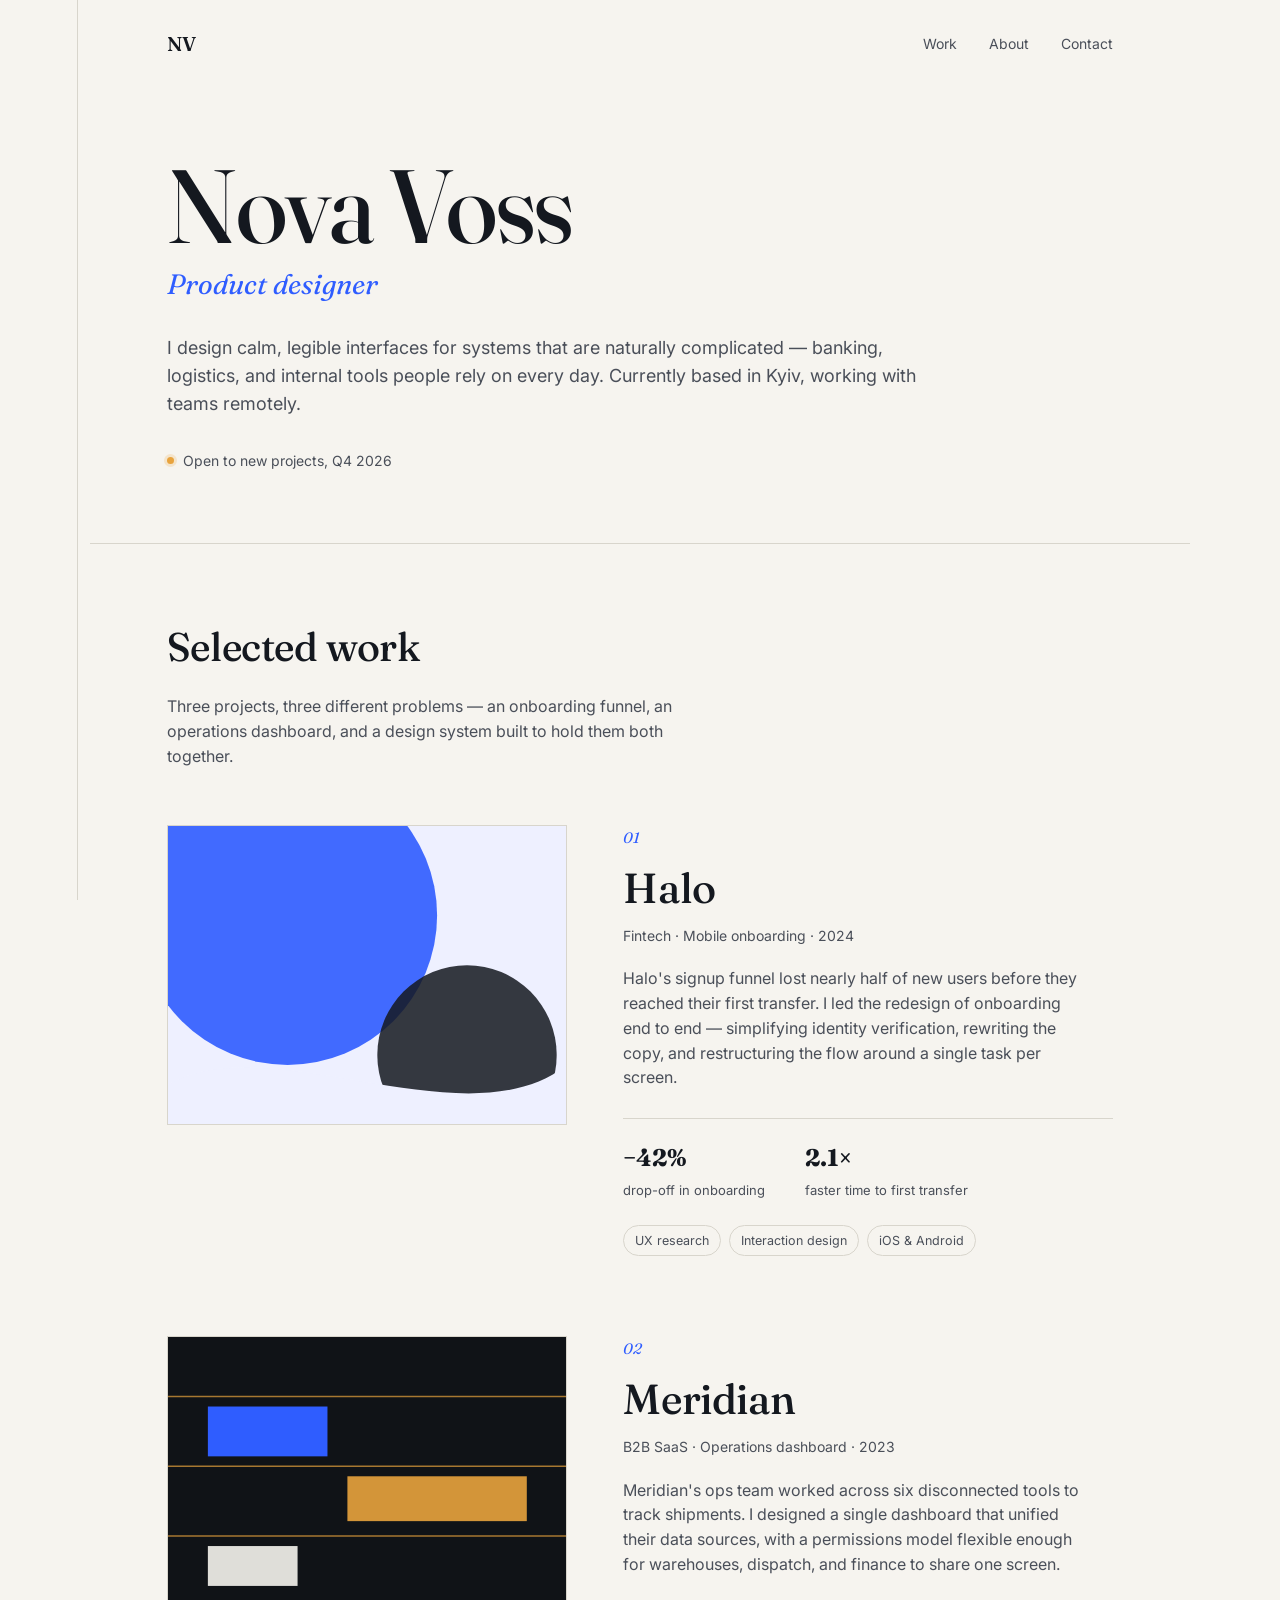
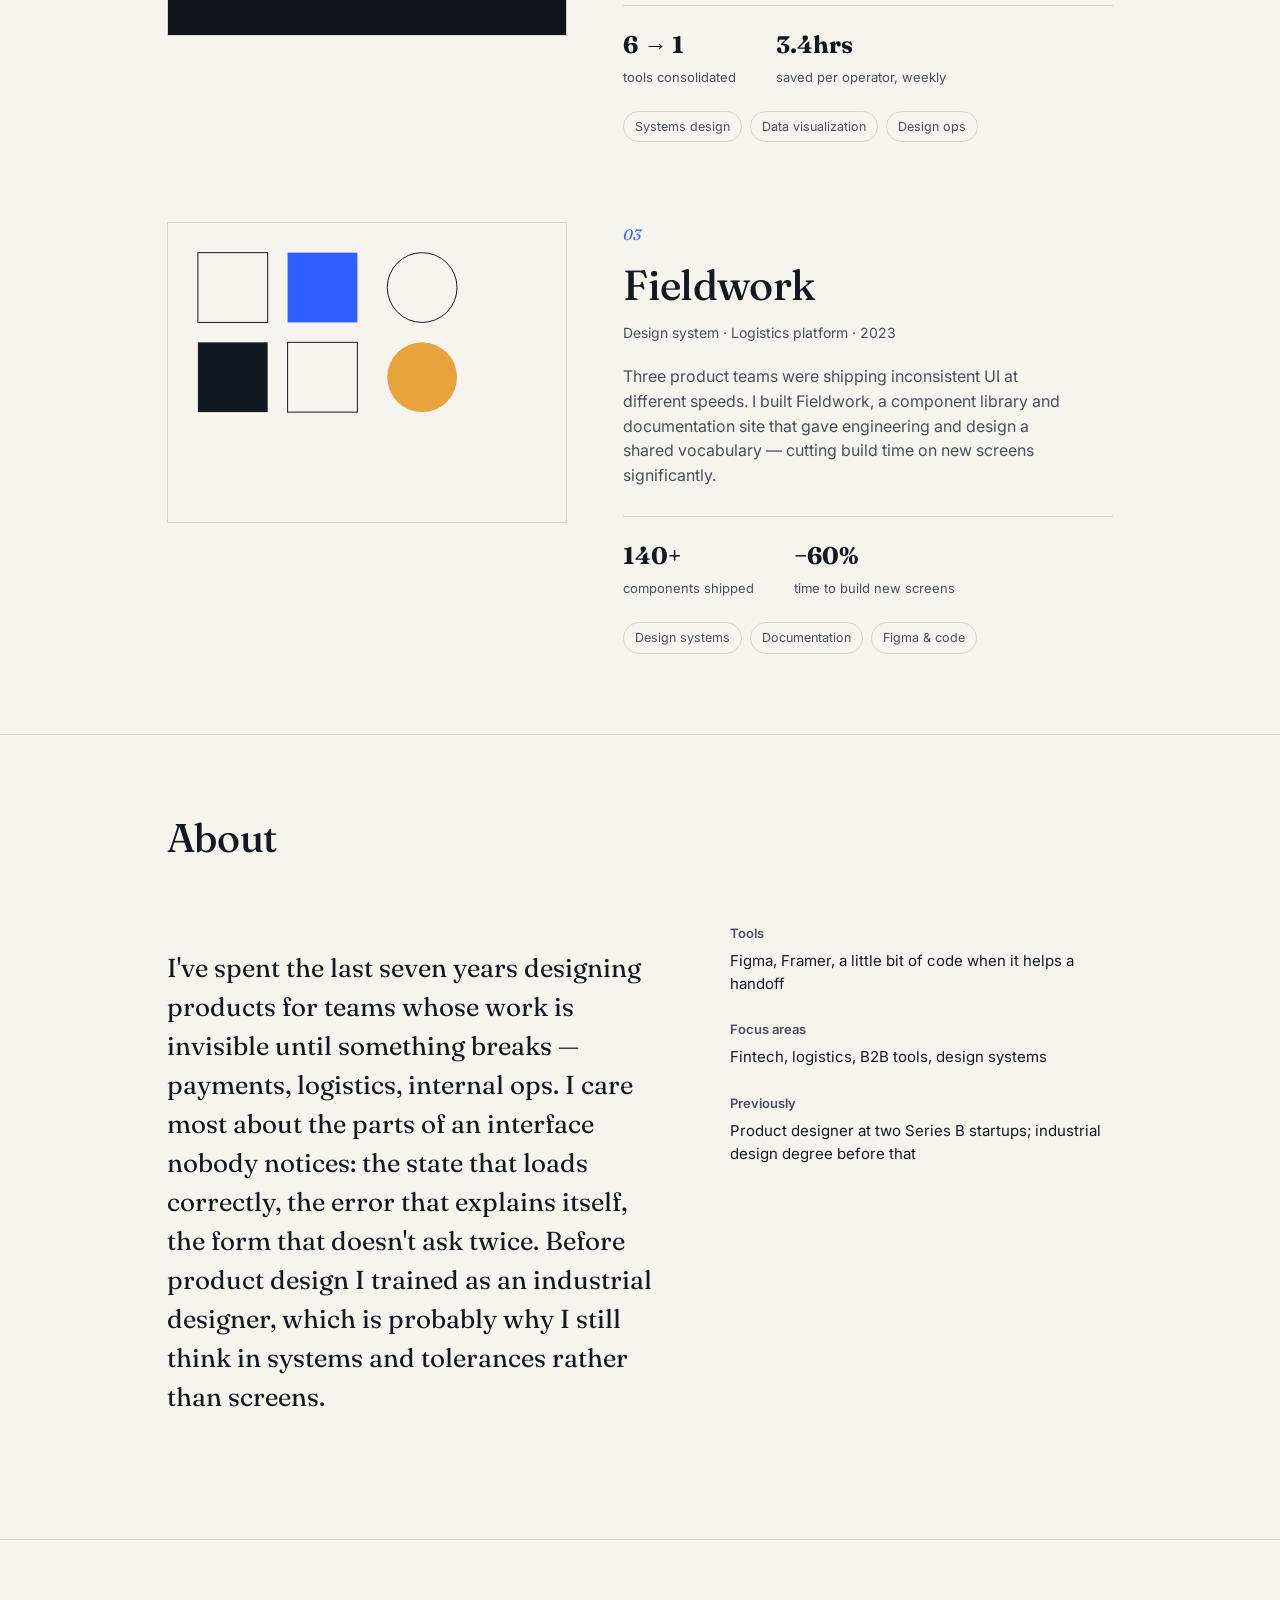
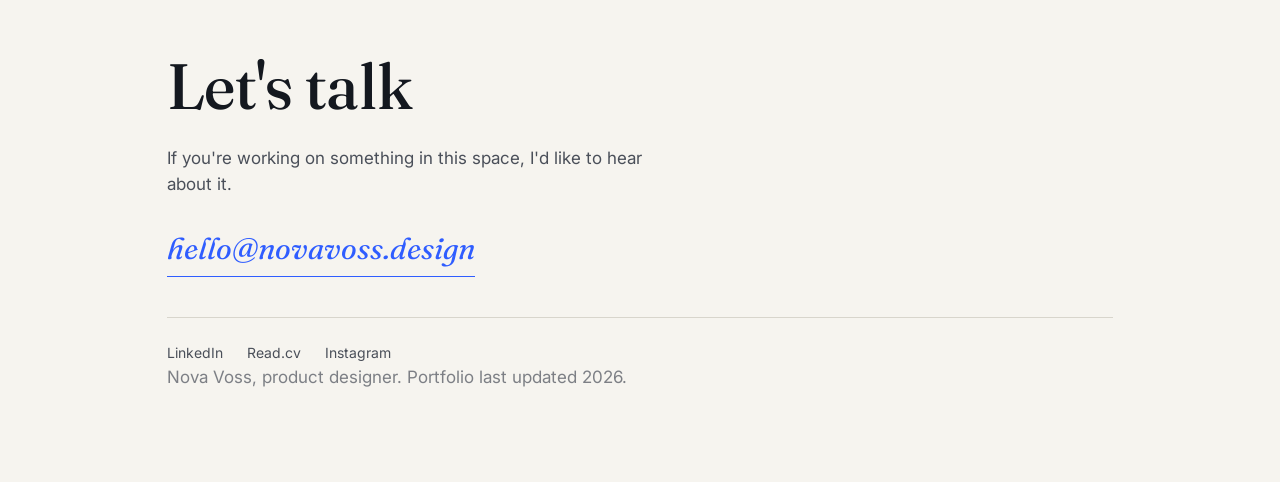
==== index.html @ d3e6a0e2 "перша версія сайту-портфоліо" ====
<!DOCTYPE html>
<html lang="en">
<head>
<meta charset="UTF-8">
<meta name="viewport" content="width=device-width, initial-scale=1.0">
<title>Nova Voss — Product Designer</title>
<meta name="description" content="Product designer portfolio — selected work in fintech, B2B software, and design systems.">
<link rel="preconnect" href="https://fonts.googleapis.com">
<link rel="preconnect" href="https://fonts.gstatic.com" crossorigin>
<link href="https://fonts.googleapis.com/css2?family=Fraunces:ital,opsz,wght@0,9..144,340;0,9..144,480;0,9..144,560;1,9..144,420&family=Inter:wght@400;500;600&display=swap" rel="stylesheet">
<link rel="stylesheet" href="style.css">
</head>
<body>

<div class="ruler" aria-hidden="true"></div>

<header class="hero">
  <div class="hero__top">
    <span class="mark">NV</span>
    <nav class="nav">
      <a href="#work">Work</a>
      <a href="#about">About</a>
      <a href="#contact">Contact</a>
    </nav>
  </div>

  <h1 class="hero__name">Nova&nbsp;Voss</h1>
  <p class="hero__role">Product designer</p>
  <p class="hero__pitch">I design calm, legible interfaces for systems that are naturally complicated — banking, logistics, and internal tools people rely on every day. Currently based in Kyiv, working with teams remotely.</p>

  <div class="hero__status">
    <span class="dot" aria-hidden="true"></span>
    Open to new projects, Q4 2026
  </div>
</header>

<main>

  <section id="work" class="work">
    <div class="section-head">
      <h2>Selected work</h2>
      <p>Three projects, three different problems — an onboarding funnel, an operations dashboard, and a design system built to hold them both together.</p>
    </div>

    <article class="case" id="case-halo">
      <div class="case__cover cover--halo" aria-hidden="true">
        <svg viewBox="0 0 400 300" preserveAspectRatio="xMidYMid slice">
          <rect width="400" height="300" fill="#eef0ff"/>
          <circle cx="120" cy="90" r="150" fill="#2f5dff" opacity="0.9"/>
          <circle cx="300" cy="230" r="90" fill="#14181f" opacity="0.85"/>
          <path d="M0 260 C 100 200, 300 320, 400 240 L 400 300 L 0 300 Z" fill="#eef0ff"/>
        </svg>
      </div>
      <div class="case__body">
        <span class="case__index">01</span>
        <h3>Halo</h3>
        <p class="case__meta">Fintech · Mobile onboarding · 2024</p>
        <p class="case__summary">Halo's signup funnel lost nearly half of new users before they reached their first transfer. I led the redesign of onboarding end to end — simplifying identity verification, rewriting the copy, and restructuring the flow around a single task per screen.</p>
        <ul class="case__stats">
          <li><strong>−42%</strong><span>drop-off in onboarding</span></li>
          <li><strong>2.1×</strong><span>faster time to first transfer</span></li>
        </ul>
        <div class="case__tags">
          <span>UX research</span>
          <span>Interaction design</span>
          <span>iOS &amp; Android</span>
        </div>
      </div>
    </article>

    <article class="case" id="case-meridian">
      <div class="case__cover cover--meridian" aria-hidden="true">
        <svg viewBox="0 0 400 300" preserveAspectRatio="xMidYMid slice">
          <rect width="400" height="300" fill="#101317"/>
          <g stroke="#e8a33d" stroke-width="1.5" opacity="0.7">
            <line x1="0" y1="60" x2="400" y2="60"/>
            <line x1="0" y1="130" x2="400" y2="130"/>
            <line x1="0" y1="200" x2="400" y2="200"/>
          </g>
          <rect x="40" y="70" width="120" height="50" fill="#2f5dff"/>
          <rect x="180" y="140" width="180" height="45" fill="#e8a33d" opacity="0.9"/>
          <rect x="40" y="210" width="90" height="40" fill="#f6f4ef" opacity="0.9"/>
        </svg>
      </div>
      <div class="case__body">
        <span class="case__index">02</span>
        <h3>Meridian</h3>
        <p class="case__meta">B2B SaaS · Operations dashboard · 2023</p>
        <p class="case__summary">Meridian's ops team worked across six disconnected tools to track shipments. I designed a single dashboard that unified their data sources, with a permissions model flexible enough for warehouses, dispatch, and finance to share one screen.</p>
        <ul class="case__stats">
          <li><strong>6 → 1</strong><span>tools consolidated</span></li>
          <li><strong>3.4hrs</strong><span>saved per operator, weekly</span></li>
        </ul>
        <div class="case__tags">
          <span>Systems design</span>
          <span>Data visualization</span>
          <span>Design ops</span>
        </div>
      </div>
    </article>

    <article class="case" id="case-fieldwork">
      <div class="case__cover cover--fieldwork" aria-hidden="true">
        <svg viewBox="0 0 400 300" preserveAspectRatio="xMidYMid slice">
          <rect width="400" height="300" fill="#f6f4ef"/>
          <g fill="none" stroke="#14181f" stroke-width="1">
            <rect x="30" y="30" width="70" height="70"/>
            <rect x="120" y="30" width="70" height="70" fill="#2f5dff" stroke="none"/>
            <rect x="30" y="120" width="70" height="70" fill="#14181f" stroke="none"/>
            <rect x="120" y="120" width="70" height="70"/>
            <circle cx="255" cy="65" r="35"/>
            <circle cx="255" cy="155" r="35" fill="#e8a33d" stroke="none"/>
          </g>
        </svg>
      </div>
      <div class="case__body">
        <span class="case__index">03</span>
        <h3>Fieldwork</h3>
        <p class="case__meta">Design system · Logistics platform · 2023</p>
        <p class="case__summary">Three product teams were shipping inconsistent UI at different speeds. I built Fieldwork, a component library and documentation site that gave engineering and design a shared vocabulary — cutting build time on new screens significantly.</p>
        <ul class="case__stats">
          <li><strong>140+</strong><span>components shipped</span></li>
          <li><strong>−60%</strong><span>time to build new screens</span></li>
        </ul>
        <div class="case__tags">
          <span>Design systems</span>
          <span>Documentation</span>
          <span>Figma &amp; code</span>
        </div>
      </div>
    </article>
  </section>

  <section id="about" class="about">
    <div class="section-head">
      <h2>About</h2>
    </div>
    <div class="about__grid">
      <p class="about__bio">I've spent the last seven years designing products for teams whose work is invisible until something breaks — payments, logistics, internal ops. I care most about the parts of an interface nobody notices: the state that loads correctly, the error that explains itself, the form that doesn't ask twice. Before product design I trained as an industrial designer, which is probably why I still think in systems and tolerances rather than screens.</p>
      <div class="about__facts">
        <div>
          <h4>Tools</h4>
          <p>Figma, Framer, a little bit of code when it helps a handoff</p>
        </div>
        <div>
          <h4>Focus areas</h4>
          <p>Fintech, logistics, B2B tools, design systems</p>
        </div>
        <div>
          <h4>Previously</h4>
          <p>Product designer at two Series B startups; industrial design degree before that</p>
        </div>
      </div>
    </div>
  </section>

</main>

<footer id="contact" class="contact">
  <h2>Let's talk</h2>
  <p>If you're working on something in this space, I'd like to hear about it.</p>
  <a class="contact__email" href="mailto:hello@novavoss.design">hello@novavoss.design</a>
  <div class="contact__links">
    <a href="#">LinkedIn</a>
    <a href="#">Read.cv</a>
    <a href="#">Instagram</a>
  </div>
  <p class="contact__foot">Nova Voss, product designer. Portfolio last updated 2026.</p>
</footer>

</body>
</html>
---- style.css ----
/* ---------------------------------------------
   Tokens
--------------------------------------------- */
:root {
  --paper: #f6f4ef;
  --ink: #14181f;
  --ink-soft: #4a4f59;
  --line: #d8d5cc;
  --blue: #2f5dff;
  --amber: #e8a33d;

  --serif: "Fraunces", Georgia, serif;
  --sans: "Inter", -apple-system, BlinkMacSystemFont, sans-serif;

  --margin: clamp(20px, 6vw, 96px);
  --content-max: 760px;
}

* { box-sizing: border-box; }

html { scroll-behavior: smooth; }

@media (prefers-reduced-motion: reduce) {
  html { scroll-behavior: auto; }
  * { animation: none !important; transition: none !important; }
}

body {
  margin: 0;
  background: var(--paper);
  color: var(--ink);
  font-family: var(--sans);
  font-size: 16px;
  line-height: 1.55;
  -webkit-font-smoothing: antialiased;
}

::selection { background: var(--blue); color: var(--paper); }

a {
  color: inherit;
  text-decoration: none;
}

h1, h2, h3 {
  font-family: var(--serif);
  font-weight: 480;
  letter-spacing: -0.01em;
  margin: 0;
}

/* faint ruled margin line, like a spec sheet — a quiet structural device */
.ruler {
  position: fixed;
  top: 0;
  bottom: 0;
  left: var(--margin);
  width: 1px;
  background: var(--line);
  z-index: 0;
  pointer-events: none;
}
@media (max-width: 640px) { .ruler { display: none; } }

/* ---------------------------------------------
   Hero
--------------------------------------------- */
.hero {
  max-width: 1100px;
  margin: 0 auto;
  padding: 28px var(--margin) 72px;
  border-bottom: 1px solid var(--line);
}

.hero__top {
  display: flex;
  justify-content: space-between;
  align-items: center;
  margin-bottom: 96px;
}

.mark {
  font-family: var(--serif);
  font-size: 20px;
  font-weight: 560;
}

.nav {
  display: flex;
  gap: 32px;
  font-size: 14px;
  color: var(--ink-soft);
}
.nav a { transition: color 0.15s ease; }
.nav a:hover { color: var(--blue); }

.hero__name {
  font-size: clamp(48px, 9vw, 104px);
  line-height: 0.98;
}

.hero__role {
  font-family: var(--serif);
  font-style: italic;
  font-size: clamp(20px, 2.6vw, 28px);
  color: var(--blue);
  margin: 6px 0 28px;
}

.hero__pitch {
  max-width: var(--content-max);
  font-size: 18px;
  color: var(--ink-soft);
  margin: 0 0 28px;
}

.hero__status {
  display: inline-flex;
  align-items: center;
  gap: 9px;
  font-size: 14px;
  color: var(--ink-soft);
}
.dot {
  width: 7px;
  height: 7px;
  border-radius: 50%;
  background: var(--amber);
  box-shadow: 0 0 0 3px rgba(232, 163, 61, 0.2);
}

/* ---------------------------------------------
   Section head (shared)
--------------------------------------------- */
.section-head {
  max-width: 1100px;
  margin: 0 auto;
  padding: 72px var(--margin) 40px;
}
.section-head h2 {
  font-size: clamp(28px, 4vw, 40px);
  margin-bottom: 14px;
}
.section-head p {
  max-width: 520px;
  color: var(--ink-soft);
  font-size: 16px;
}

/* ---------------------------------------------
   Work / case studies
--------------------------------------------- */
.work { border-bottom: 1px solid var(--line); }

.case {
  max-width: 1100px;
  margin: 0 auto;
  padding: 0 var(--margin) 80px;
  display: grid;
  grid-template-columns: 0.9fr 1.1fr;
  gap: 56px;
  align-items: start;
}

.case__cover {
  aspect-ratio: 4 / 3;
  overflow: hidden;
  border: 1px solid var(--line);
}
.case__cover svg { display: block; width: 100%; height: 100%; }

.case__index {
  font-family: var(--serif);
  font-style: italic;
  font-size: 15px;
  color: var(--blue);
}

.case__body h3 {
  font-size: clamp(30px, 3.4vw, 42px);
  margin: 6px 0 4px;
}

.case__meta {
  color: var(--ink-soft);
  font-size: 14px;
  margin: 0 0 20px;
}

.case__summary {
  font-size: 16px;
  color: var(--ink-soft);
  max-width: 46ch;
  margin: 0 0 28px;
}

.case__stats {
  list-style: none;
  display: flex;
  gap: 40px;
  padding: 0;
  margin: 0 0 24px;
  border-top: 1px solid var(--line);
  padding-top: 20px;
}
.case__stats li { display: flex; flex-direction: column; gap: 4px; }
.case__stats strong {
  font-family: var(--serif);
  font-size: 24px;
}
.case__stats span {
  font-size: 13px;
  color: var(--ink-soft);
}

.case__tags {
  display: flex;
  flex-wrap: wrap;
  gap: 8px;
}
.case__tags span {
  font-size: 12.5px;
  color: var(--ink-soft);
  border: 1px solid var(--line);
  padding: 5px 11px;
  border-radius: 100px;
}

@media (max-width: 800px) {
  .case { grid-template-columns: 1fr; gap: 28px; }
}

/* ---------------------------------------------
   About
--------------------------------------------- */
.about { border-bottom: 1px solid var(--line); }

.about__grid {
  max-width: 1100px;
  margin: 0 auto;
  padding: 0 var(--margin) 96px;
  display: grid;
  grid-template-columns: 1.3fr 1fr;
  gap: 64px;
}

.about__bio {
  font-family: var(--serif);
  font-size: clamp(20px, 2.6vw, 26px);
  line-height: 1.5;
  color: var(--ink);
}

.about__facts { display: flex; flex-direction: column; gap: 24px; }
.about__facts h4 {
  font-family: var(--sans);
  font-size: 13px;
  font-weight: 600;
  color: var(--ink-soft);
  margin: 0 0 6px;
}
.about__facts p { margin: 0; font-size: 15px; }

@media (max-width: 800px) {
  .about__grid { grid-template-columns: 1fr; gap: 36px; }
}

/* ---------------------------------------------
   Contact / footer
--------------------------------------------- */
.contact {
  max-width: 1100px;
  margin: 0 auto;
  padding: 96px var(--margin) 64px;
}
.contact h2 {
  font-size: clamp(34px, 6vw, 64px);
  margin-bottom: 10px;
}
.contact > p {
  color: var(--ink-soft);
  font-size: 17px;
  margin: 0 0 28px;
  max-width: 480px;
}
.contact__email {
  display: inline-block;
  font-family: var(--serif);
  font-style: italic;
  font-size: clamp(22px, 3vw, 30px);
  color: var(--blue);
  border-bottom: 1px solid currentColor;
  padding-bottom: 4px;
  margin-bottom: 40px;
}
.contact__email:hover { opacity: 0.75; }

.contact__links {
  display: flex;
  gap: 24px;
  font-size: 14px;
  color: var(--ink-soft);
  padding-top: 24px;
  border-top: 1px solid var(--line);
}
.contact__links a:hover { color: var(--blue); }

.contact__foot {
  margin-top: 48px;
  font-size: 12.5px;
  color: var(--ink-soft);
  opacity: 0.7;
}

/* ---------------------------------------------
   Focus visibility (accessibility)
--------------------------------------------- */
a:focus-visible {
  outline: 2px solid var(--blue);
  outline-offset: 3px;
}
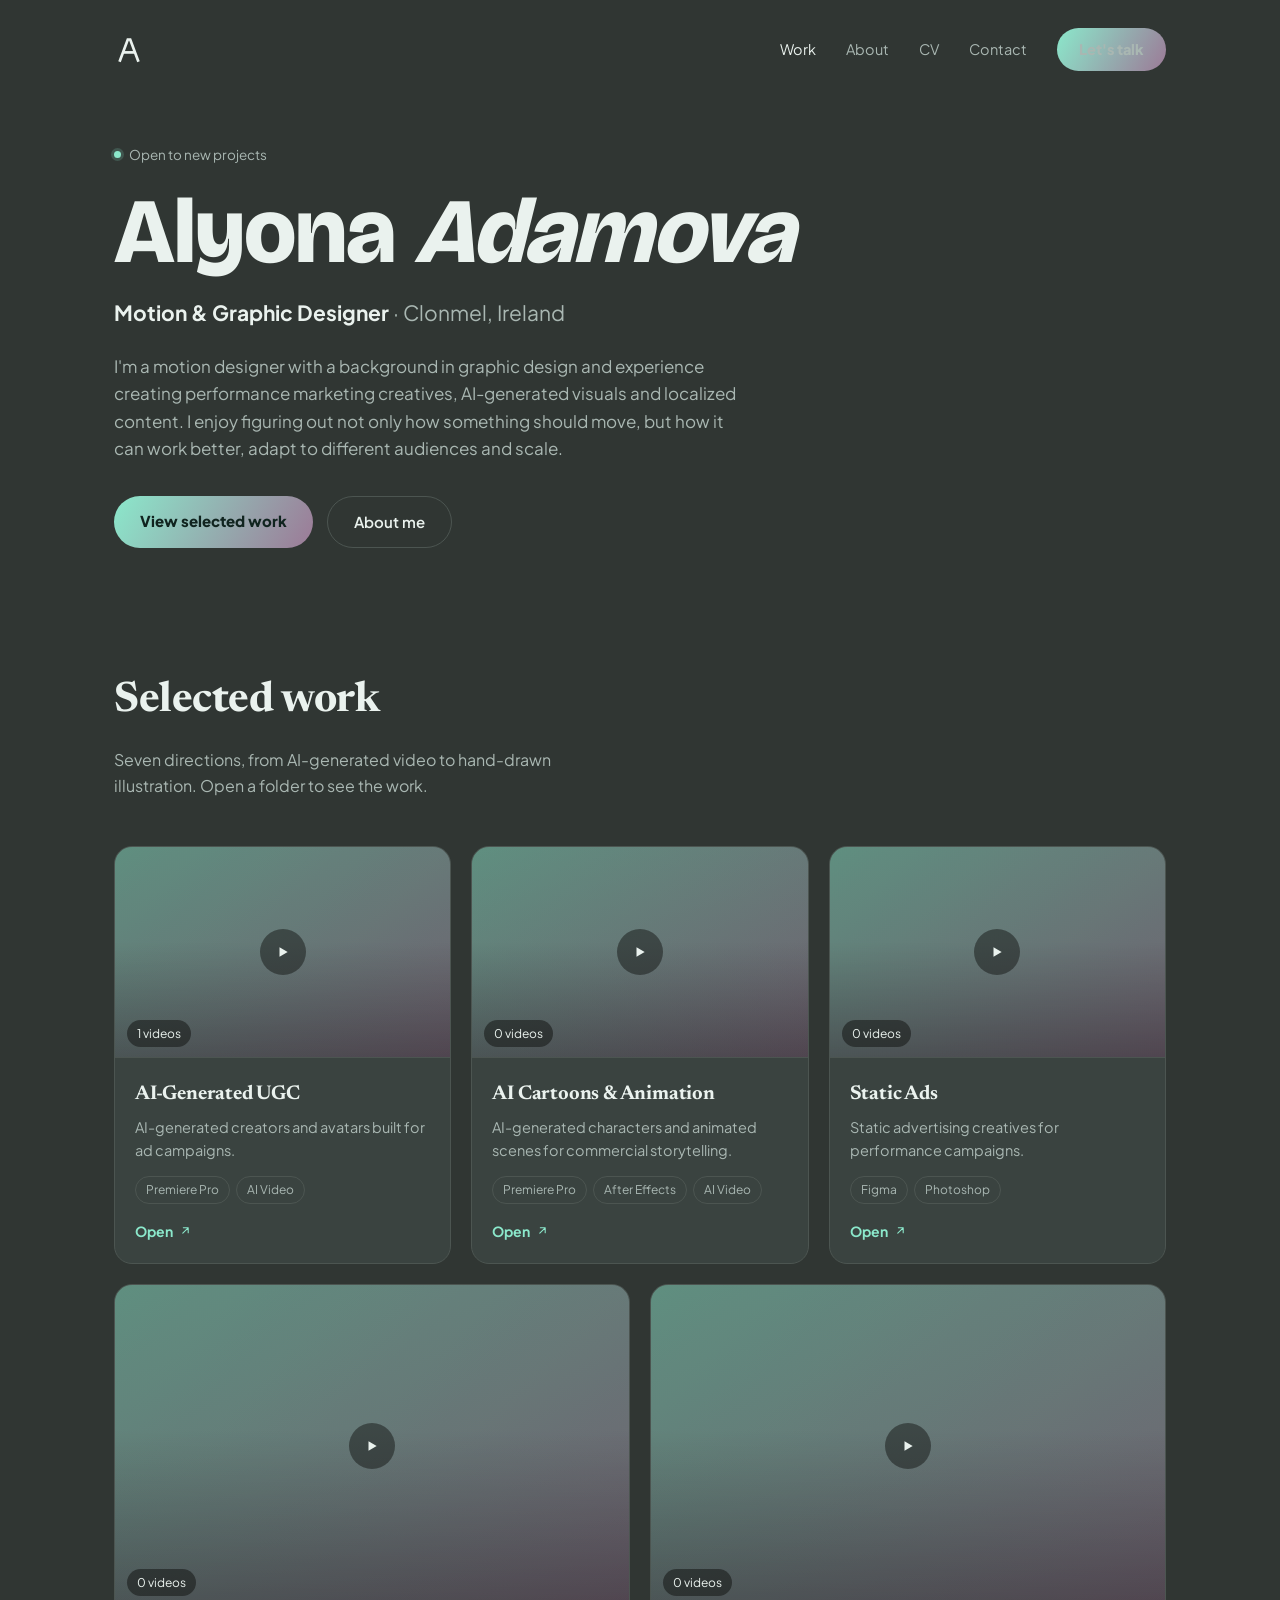
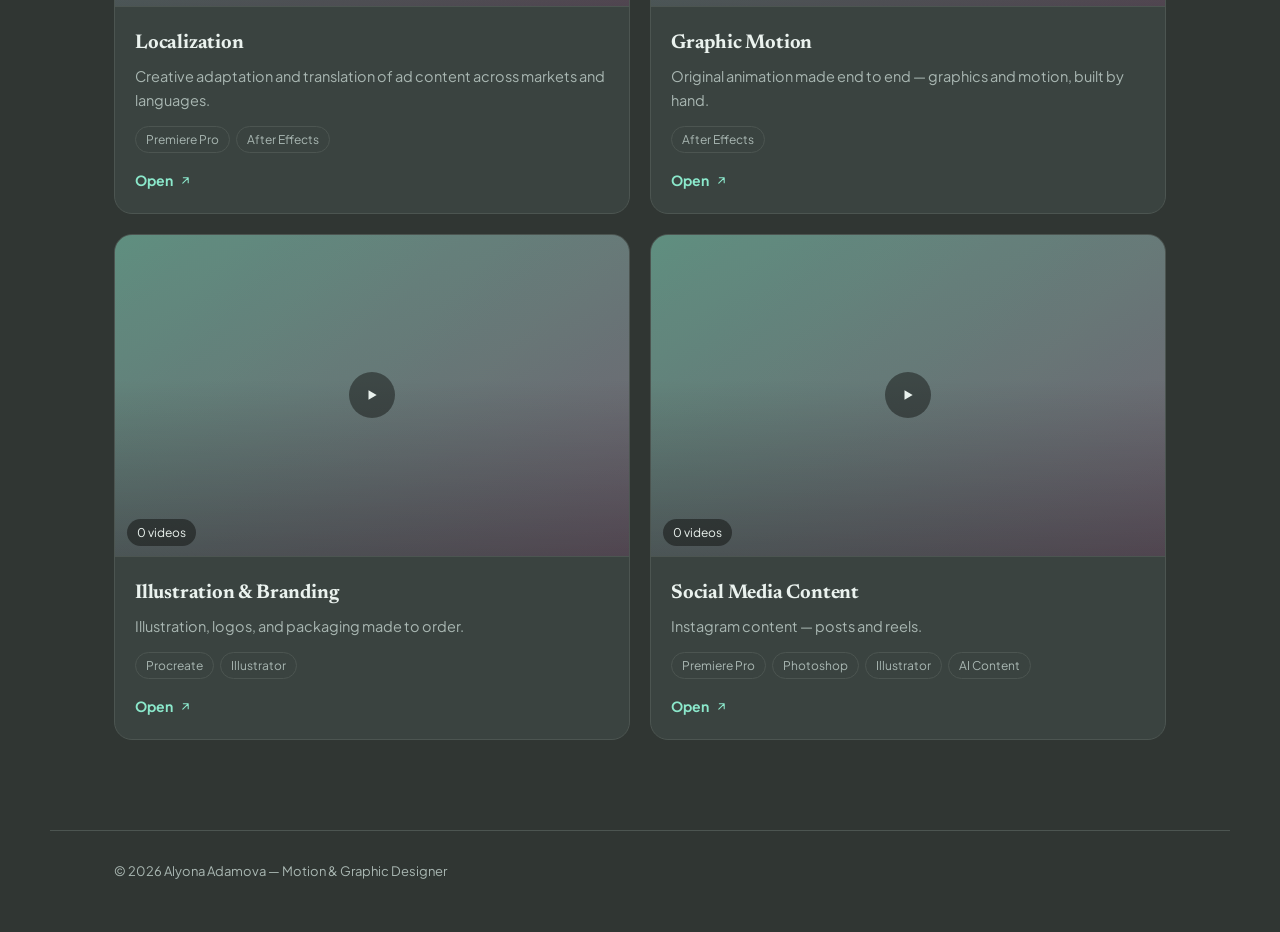
==== commit b1f9569b: "додала hover-прев'ю відео на картках" ====
--- a/index.html
+++ b/index.html
@@ -3,170 +3,100 @@
 <head>
 <meta charset="UTF-8">
 <meta name="viewport" content="width=device-width, initial-scale=1.0">
-<title>Nova Voss — Product Designer</title>
-<meta name="description" content="Product designer portfolio — selected work in fintech, B2B software, and design systems.">
+<title>Alyona Adamova — Motion &amp; Graphic Designer</title>
+<meta name="description" content="Motion and graphic designer. AI-generated video, ad animation, localization, illustration and branding.">
 <link rel="preconnect" href="https://fonts.googleapis.com">
 <link rel="preconnect" href="https://fonts.gstatic.com" crossorigin>
-<link href="https://fonts.googleapis.com/css2?family=Fraunces:ital,opsz,wght@0,9..144,340;0,9..144,480;0,9..144,560;1,9..144,420&family=Inter:wght@400;500;600&display=swap" rel="stylesheet">
+<link href="https://fonts.googleapis.com/css2?family=Bricolage+Grotesque:wght@700;800&family=Instrument+Serif:ital@1&family=Newsreader:ital,wght@0,500;0,600;0,700;1,500&family=Plus+Jakarta+Sans:wght@400;500;600;700&display=swap" rel="stylesheet">
 <link rel="stylesheet" href="style.css">
 </head>
 <body>
 
-<div class="ruler" aria-hidden="true"></div>
-
-<header class="hero">
-  <div class="hero__top">
-    <span class="mark">NV</span>
-    <nav class="nav">
-      <a href="#work">Work</a>
-      <a href="#about">About</a>
-      <a href="#contact">Contact</a>
-    </nav>
-  </div>
-
-  <h1 class="hero__name">Nova&nbsp;Voss</h1>
-  <p class="hero__role">Product designer</p>
-  <p class="hero__pitch">I design calm, legible interfaces for systems that are naturally complicated — banking, logistics, and internal tools people rely on every day. Currently based in Kyiv, working with teams remotely.</p>
-
-  <div class="hero__status">
-    <span class="dot" aria-hidden="true"></span>
-    Open to new projects, Q4 2026
-  </div>
+<header class="site-header">
+  <a class="logo-mark" href="index.html" aria-label="Alyona Adamova — home">
+    <svg width="30" height="30" viewBox="0 0 100 100" fill="none">
+      <defs>
+        <linearGradient id="aGrad" x1="0%" y1="0%" x2="100%" y2="100%">
+          <stop offset="0%" stop-color="#8be8cb"/>
+          <stop offset="100%" stop-color="#9c7a97"/>
+        </linearGradient>
+      </defs>
+      <path class="a-glyph" d="M20 85 L46 15 L54 15 L80 85" stroke="currentColor" stroke-width="9" stroke-linecap="square" stroke-linejoin="miter" fill="none"/>
+      <line class="a-glyph" x1="30" y1="58" x2="70" y2="58" stroke="currentColor" stroke-width="9"/>
+    </svg>
+  </a>
+  <button class="nav-toggle">Menu</button>
+  <nav class="nav">
+    <a href="work.html" class="active">Work</a>
+    <a href="about.html">About</a>
+    <a href="cv.html">CV</a>
+    <a href="contact.html">Contact</a>
+    <a class="btn-talk" href="contact.html">Let's talk</a>
+  </nav>
 </header>
 
-<main>
+<section class="hero">
+  <div class="status"><span class="dot"></span> Open to new projects</div>
 
-  <section id="work" class="work">
-    <div class="section-head">
-      <h2>Selected work</h2>
-      <p>Three projects, three different problems — an onboarding funnel, an operations dashboard, and a design system built to hold them both together.</p>
-    </div>
+  <h1>Alyona <em>Adamova</em></h1>
 
-    <article class="case" id="case-halo">
-      <div class="case__cover cover--halo" aria-hidden="true">
-        <svg viewBox="0 0 400 300" preserveAspectRatio="xMidYMid slice">
-          <rect width="400" height="300" fill="#eef0ff"/>
-          <circle cx="120" cy="90" r="150" fill="#2f5dff" opacity="0.9"/>
-          <circle cx="300" cy="230" r="90" fill="#14181f" opacity="0.85"/>
-          <path d="M0 260 C 100 200, 300 320, 400 240 L 400 300 L 0 300 Z" fill="#eef0ff"/>
-        </svg>
-      </div>
-      <div class="case__body">
-        <span class="case__index">01</span>
-        <h3>Halo</h3>
-        <p class="case__meta">Fintech · Mobile onboarding · 2024</p>
-        <p class="case__summary">Halo's signup funnel lost nearly half of new users before they reached their first transfer. I led the redesign of onboarding end to end — simplifying identity verification, rewriting the copy, and restructuring the flow around a single task per screen.</p>
-        <ul class="case__stats">
-          <li><strong>−42%</strong><span>drop-off in onboarding</span></li>
-          <li><strong>2.1×</strong><span>faster time to first transfer</span></li>
-        </ul>
-        <div class="case__tags">
-          <span>UX research</span>
-          <span>Interaction design</span>
-          <span>iOS &amp; Android</span>
-        </div>
-      </div>
-    </article>
+  <p class="role-line"><strong>Motion &amp; Graphic Designer</strong> · Clonmel, Ireland</p>
 
-    <article class="case" id="case-meridian">
-      <div class="case__cover cover--meridian" aria-hidden="true">
-        <svg viewBox="0 0 400 300" preserveAspectRatio="xMidYMid slice">
-          <rect width="400" height="300" fill="#101317"/>
-          <g stroke="#e8a33d" stroke-width="1.5" opacity="0.7">
-            <line x1="0" y1="60" x2="400" y2="60"/>
-            <line x1="0" y1="130" x2="400" y2="130"/>
-            <line x1="0" y1="200" x2="400" y2="200"/>
-          </g>
-          <rect x="40" y="70" width="120" height="50" fill="#2f5dff"/>
-          <rect x="180" y="140" width="180" height="45" fill="#e8a33d" opacity="0.9"/>
-          <rect x="40" y="210" width="90" height="40" fill="#f6f4ef" opacity="0.9"/>
-        </svg>
-      </div>
-      <div class="case__body">
-        <span class="case__index">02</span>
-        <h3>Meridian</h3>
-        <p class="case__meta">B2B SaaS · Operations dashboard · 2023</p>
-        <p class="case__summary">Meridian's ops team worked across six disconnected tools to track shipments. I designed a single dashboard that unified their data sources, with a permissions model flexible enough for warehouses, dispatch, and finance to share one screen.</p>
-        <ul class="case__stats">
-          <li><strong>6 → 1</strong><span>tools consolidated</span></li>
-          <li><strong>3.4hrs</strong><span>saved per operator, weekly</span></li>
-        </ul>
-        <div class="case__tags">
-          <span>Systems design</span>
-          <span>Data visualization</span>
-          <span>Design ops</span>
-        </div>
-      </div>
-    </article>
+  <p class="bio">I'm a motion designer with a background in graphic design and experience creating performance marketing creatives, AI-generated visuals and localized content. I enjoy figuring out not only how something should move, but how it can work better, adapt to different audiences and scale.</p>
 
-    <article class="case" id="case-fieldwork">
-      <div class="case__cover cover--fieldwork" aria-hidden="true">
-        <svg viewBox="0 0 400 300" preserveAspectRatio="xMidYMid slice">
-          <rect width="400" height="300" fill="#f6f4ef"/>
-          <g fill="none" stroke="#14181f" stroke-width="1">
-            <rect x="30" y="30" width="70" height="70"/>
-            <rect x="120" y="30" width="70" height="70" fill="#2f5dff" stroke="none"/>
-            <rect x="30" y="120" width="70" height="70" fill="#14181f" stroke="none"/>
-            <rect x="120" y="120" width="70" height="70"/>
-            <circle cx="255" cy="65" r="35"/>
-            <circle cx="255" cy="155" r="35" fill="#e8a33d" stroke="none"/>
-          </g>
-        </svg>
-      </div>
-      <div class="case__body">
-        <span class="case__index">03</span>
-        <h3>Fieldwork</h3>
-        <p class="case__meta">Design system · Logistics platform · 2023</p>
-        <p class="case__summary">Three product teams were shipping inconsistent UI at different speeds. I built Fieldwork, a component library and documentation site that gave engineering and design a shared vocabulary — cutting build time on new screens significantly.</p>
-        <ul class="case__stats">
-          <li><strong>140+</strong><span>components shipped</span></li>
-          <li><strong>−60%</strong><span>time to build new screens</span></li>
-        </ul>
-        <div class="case__tags">
-          <span>Design systems</span>
-          <span>Documentation</span>
-          <span>Figma &amp; code</span>
-        </div>
-      </div>
-    </article>
-  </section>
+  <div class="cta-row">
+    <a class="btn-primary" href="work.html">View selected work</a>
+    <a class="btn-secondary" href="about.html">About me</a>
+  </div>
+</section>
 
-  <section id="about" class="about">
-    <div class="section-head">
-      <h2>About</h2>
-    </div>
-    <div class="about__grid">
-      <p class="about__bio">I've spent the last seven years designing products for teams whose work is invisible until something breaks — payments, logistics, internal ops. I care most about the parts of an interface nobody notices: the state that loads correctly, the error that explains itself, the form that doesn't ask twice. Before product design I trained as an industrial designer, which is probably why I still think in systems and tolerances rather than screens.</p>
-      <div class="about__facts">
-        <div>
-          <h4>Tools</h4>
-          <p>Figma, Framer, a little bit of code when it helps a handoff</p>
-        </div>
-        <div>
-          <h4>Focus areas</h4>
-          <p>Fintech, logistics, B2B tools, design systems</p>
-        </div>
-        <div>
-          <h4>Previously</h4>
-          <p>Product designer at two Series B startups; industrial design degree before that</p>
-        </div>
-      </div>
-    </div>
-  </section>
+<div class="section-head">
+  <h2>Selected work</h2>
+  <p>Seven directions, from AI-generated video to hand-drawn illustration. Open a folder to see the work.</p>
+</div>
 
-</main>
+<div class="folder-grid" id="folder-grid"></div>
 
-<footer id="contact" class="contact">
-  <h2>Let's talk</h2>
-  <p>If you're working on something in this space, I'd like to hear about it.</p>
-  <a class="contact__email" href="mailto:hello@novavoss.design">hello@novavoss.design</a>
-  <div class="contact__links">
-    <a href="#">LinkedIn</a>
-    <a href="#">Read.cv</a>
-    <a href="#">Instagram</a>
-  </div>
-  <p class="contact__foot">Nova Voss, product designer. Portfolio last updated 2026.</p>
+<footer class="site-footer">
+  © 2026 Alyona Adamova — Motion &amp; Graphic Designer
 </footer>
 
+<script src="script.js"></script>
+<script>
+  document.getElementById("folder-grid").innerHTML = CATEGORIES.map((c, i) => {
+    const clips = VIDEOS[c.slug] || [];
+    const firstClip = clips[0];
+    return `
+    <a class="folder-card ${i === 2 ? "wide" : ""}" href="work.html?c=${c.slug}">
+      <div class="folder-thumb">
+        ${firstClip
+          ? `<video src="${firstClip.src}" ${firstClip.poster ? `poster="${firstClip.poster}"` : ""} muted playsinline preload="metadata" loop></video>`
+          : ""
+        }
+        <div class="folder-thumb__overlay"></div>
+        <div class="play">
+          <svg width="14" height="14" viewBox="0 0 24 24" fill="none"><path d="M6 4L20 12L6 20V4Z" fill="#eaf2ee"/></svg>
+        </div>
+        <span class="count">${clips.length} videos</span>
+      </div>
+      <div class="folder-body">
+        <h3>${c.name}</h3>
+        <p>${c.description}</p>
+        <div class="tool-tags">${c.tools.map(t => `<span>${t}</span>`).join("")}</div>
+        <span class="open-link">Open
+          <svg width="13" height="13" viewBox="0 0 24 24" fill="none"><path d="M7 17L17 7M17 7H8M17 7V16" stroke="currentColor" stroke-width="2" stroke-linecap="round" stroke-linejoin="round"/></svg>
+        </span>
+      </div>
+    </a>
+  `;
+  }).join("");
+
+  // Hover-to-preview: play the thumbnail video on hover, pause + reset on leave
+  document.querySelectorAll(".folder-thumb video").forEach((video) => {
+    const card = video.closest(".folder-card");
+    card.addEventListener("mouseenter", () => { video.currentTime = 0; video.play(); });
+    card.addEventListener("mouseleave", () => { video.pause(); video.currentTime = 0; });
+  });
+</script>
 </body>
 </html>
--- a/style.css
+++ b/style.css
@@ -1,25 +1,30 @@
-/* ---------------------------------------------
+/* ============================================
    Tokens
---------------------------------------------- */
+============================================ */
 :root {
-  --paper: #f6f4ef;
-  --ink: #14181f;
-  --ink-soft: #4a4f59;
-  --line: #d8d5cc;
-  --blue: #2f5dff;
-  --amber: #e8a33d;
-
-  --serif: "Fraunces", Georgia, serif;
-  --sans: "Inter", -apple-system, BlinkMacSystemFont, sans-serif;
-
-  --margin: clamp(20px, 6vw, 96px);
-  --content-max: 760px;
+  --bg: #303633;
+  --bg-raised: #3a4340;
+  --bg-raised-2: #454f4b;
+  --line: #4c5551;
+  --text: #eaf2ee;
+  --text-muted: #a9b7b2;
+  --aqua: #8be8cb;
+  --steel: #7ea2aa;
+  --lavender: #888da7;
+  --mauve: #9c7a97;
+  --gradient: linear-gradient(120deg, var(--aqua), var(--mauve));
+
+  --display: "Newsreader", serif;
+  --name-font: "Bricolage Grotesque", sans-serif;
+  --serif-accent: "Instrument Serif", serif;
+  --body: "Plus Jakarta Sans", sans-serif;
+
+  --max: 1180px;
+  --pad: clamp(20px, 5vw, 64px);
 }
 
 * { box-sizing: border-box; }
-
 html { scroll-behavior: smooth; }
-
 @media (prefers-reduced-motion: reduce) {
   html { scroll-behavior: auto; }
   * { animation: none !important; transition: none !important; }
@@ -27,295 +32,510 @@
 
 body {
   margin: 0;
-  background: var(--paper);
-  color: var(--ink);
-  font-family: var(--sans);
+  background: var(--bg);
+  color: var(--text);
+  font-family: var(--body);
   font-size: 16px;
-  line-height: 1.55;
+  line-height: 1.6;
   -webkit-font-smoothing: antialiased;
 }
 
-::selection { background: var(--blue); color: var(--paper); }
-
-a {
-  color: inherit;
-  text-decoration: none;
-}
+a { color: inherit; text-decoration: none; }
+::selection { background: var(--aqua); color: var(--bg); }
 
 h1, h2, h3 {
-  font-family: var(--serif);
-  font-weight: 480;
+  font-family: var(--display);
+  margin: 0;
   letter-spacing: -0.01em;
-  margin: 0;
-}
-
-/* faint ruled margin line, like a spec sheet — a quiet structural device */
-.ruler {
-  position: fixed;
-  top: 0;
-  bottom: 0;
-  left: var(--margin);
-  width: 1px;
-  background: var(--line);
+}
+
+.container {
+  max-width: var(--max);
+  margin: 0 auto;
+  padding: 0 var(--pad);
+}
+
+/* ============================================
+   Header
+============================================ */
+.site-header {
+  display: flex;
+  justify-content: space-between;
+  align-items: center;
+  padding: 28px var(--pad);
+  max-width: var(--max);
+  margin: 0 auto;
+}
+
+.logo-mark {
+  display: inline-flex;
+  color: var(--text);
+  transition: transform 0.15s ease;
+}
+.logo-mark:hover { transform: translateY(-1px); }
+.logo-mark:hover .a-glyph { stroke: url(#aGrad); }
+
+.nav {
+  display: flex;
+  align-items: center;
+  gap: 30px;
+}
+.nav a {
+  font-size: 14.5px;
+  color: var(--text-muted);
+  transition: color 0.15s ease;
+}
+.nav a:hover, .nav a.active { color: var(--text); }
+
+.btn-talk {
+  padding: 10px 22px;
+  border-radius: 100px;
+  background: var(--gradient);
+  color: #10241f;
+  font-weight: 800;
+  font-size: 14px;
+  border: none;
+  display: inline-block;
+  transition: filter 0.15s ease;
+}
+.btn-talk:hover { filter: brightness(1.08); }
+.btn-talk:visited { color: #10241f; }
+
+/* mobile nav */
+.nav-toggle { display: none; }
+@media (max-width: 720px) {
+  .nav { display: none; }
+  .nav-toggle {
+    display: inline-block;
+    background: none;
+    border: 1px solid var(--line);
+    color: var(--text);
+    padding: 8px 14px;
+    border-radius: 8px;
+    font-size: 14px;
+  }
+  .nav.open {
+    display: flex;
+    flex-direction: column;
+    align-items: flex-start;
+    gap: 16px;
+    position: absolute;
+    top: 78px;
+    right: var(--pad);
+    background: var(--bg-raised);
+    border: 1px solid var(--line);
+    padding: 20px 24px;
+    border-radius: 14px;
+    z-index: 20;
+  }
+}
+
+/* ============================================
+   Hero
+============================================ */
+.hero {
+  padding: 40px var(--pad) 90px;
+  max-width: var(--max);
+  margin: 0 auto;
+}
+
+.status {
+  display: inline-flex;
+  align-items: center;
+  gap: 8px;
+  font-size: 13.5px;
+  color: var(--text-muted);
+  margin-bottom: 22px;
+}
+.status .dot {
+  width: 7px; height: 7px; border-radius: 50%;
+  background: var(--aqua);
+  box-shadow: 0 0 0 3px rgba(139,232,203,0.18);
+}
+
+.hero h1 {
+  font-family: var(--name-font);
+  font-size: clamp(46px, 8vw, 92px);
+  line-height: 0.98;
+  font-weight: 800;
+  color: var(--text);
+}
+
+.hero .role-line {
+  margin-top: 18px;
+  font-size: clamp(17px, 2vw, 21px);
+  color: var(--text-muted);
+}
+.hero .role-line strong { color: var(--text); font-weight: 700; }
+
+.hero p.bio {
+  max-width: 640px;
+  margin-top: 24px;
+  font-size: 17px;
+  color: var(--text-muted);
+}
+.hero p.bio strong { color: var(--text); font-weight: 700; }
+
+.hero .cta-row {
+  display: flex;
+  gap: 14px;
+  margin-top: 34px;
+  flex-wrap: wrap;
+}
+.btn-primary {
+  padding: 13px 26px;
+  border-radius: 100px;
+  background: var(--gradient);
+  color: #10241f;
+  font-weight: 800;
+  font-size: 15px;
+  display: inline-block;
+  transition: filter 0.15s ease;
+}
+.btn-primary:hover { filter: brightness(1.08); }
+.btn-primary:visited { color: #10241f; }
+.btn-secondary {
+  padding: 13px 26px;
+  border-radius: 100px;
+  border: 1px solid var(--line);
+  color: var(--text);
+  font-weight: 600;
+  font-size: 15px;
+  transition: border-color 0.15s ease;
+}
+.btn-secondary:hover { border-color: var(--aqua); }
+
+/* ============================================
+   Work — category grid (bento)
+============================================ */
+.section-head {
+  max-width: var(--max);
+  margin: 0 auto;
+  padding: 30px var(--pad) 32px;
+}
+.section-head h2 { font-size: clamp(30px, 4vw, 42px); }
+.section-head p {
+  color: var(--text-muted);
+  max-width: 520px;
+  margin-top: 12px;
+  font-size: 16px;
+}
+
+.folder-grid {
+  max-width: var(--max);
+  margin: 0 auto;
+  padding: 0 var(--pad) 90px;
+  display: grid;
+  grid-template-columns: repeat(6, 1fr);
+  gap: 20px;
+}
+.folder-card {
+  grid-column: span 2;
+  background: var(--bg-raised);
+  border: 1px solid var(--line);
+  border-radius: 18px;
+  overflow: hidden;
+  display: flex;
+  flex-direction: column;
+  transition: border-color 0.15s ease, transform 0.15s ease;
+}
+.folder-card:hover { border-color: var(--aqua); transform: translateY(-2px); }
+/* first 3 cards: equal narrow row. remaining 4: wider pairs, two per row */
+.folder-card:nth-child(n+4) { grid-column: span 3; }
+
+.folder-thumb {
+  aspect-ratio: 16/10;
+  background: linear-gradient(135deg, rgba(139,232,203,0.25), rgba(156,122,151,0.35));
+  position: relative;
+  display: flex;
+  align-items: center;
+  justify-content: center;
+  overflow: hidden;
+}
+.folder-thumb video {
+  position: absolute;
+  inset: 0;
+  width: 100%;
+  height: 100%;
+  object-fit: cover;
+}
+.folder-thumb__overlay {
+  position: absolute;
+  inset: 0;
   z-index: 0;
+  background:
+    linear-gradient(160deg, rgba(139,232,203,0.28), rgba(156,122,151,0.28)),
+    linear-gradient(to top, rgba(15,17,16,0.55) 0%, transparent 55%);
+  transition: opacity 0.25s ease;
+}
+.folder-card:hover .folder-thumb__overlay {
+  opacity: 0.55;
+}
+.folder-thumb .play {
+  width: 46px; height: 46px;
+  border-radius: 50%;
+  background: rgba(20,22,21,0.5);
+  display: flex; align-items: center; justify-content: center;
+  position: relative;
+  z-index: 1;
+  transition: opacity 0.2s ease;
+}
+.folder-card:hover .folder-thumb .play {
+  opacity: 0;
+}
+.folder-thumb .count {
+  position: absolute;
+  bottom: 10px; left: 12px;
+  font-size: 12px;
+  background: rgba(20,22,21,0.55);
+  padding: 4px 10px;
+  border-radius: 100px;
+  color: var(--text);
+  z-index: 1;
+}
+
+.folder-body { padding: 20px; border-top: 1px solid var(--line); }
+.folder-body h3 { font-size: 20px; margin-bottom: 6px; }
+.folder-body p { color: var(--text-muted); font-size: 14.5px; margin: 0 0 14px; }
+
+.tool-tags {
+  display: flex; flex-wrap: wrap; gap: 6px; margin-bottom: 14px;
+}
+.tool-tags span {
+  font-size: 12px;
+  border: 1px solid var(--line);
+  color: var(--text-muted);
+  padding: 3px 10px;
+  border-radius: 100px;
+}
+
+.open-link {
+  display: inline-flex;
+  align-items: center;
+  gap: 6px;
+  color: var(--aqua);
+  font-weight: 700;
+  font-size: 14px;
+}
+.open-link svg { transition: transform 0.15s ease; }
+.folder-card:hover .open-link svg { transform: translate(2px, -2px); }
+
+@media (max-width: 860px) {
+  .folder-grid { grid-template-columns: repeat(2, 1fr); }
+  .folder-card, .folder-card.wide, .folder-card.narrow { grid-column: span 2; }
+}
+
+/* ============================================
+   Work page — pill nav + video grid
+============================================ */
+.category-hero {
+  max-width: var(--max);
+  margin: 0 auto;
+  padding: 10px var(--pad) 30px;
+}
+.category-hero .back {
+  display: inline-flex;
+  gap: 6px;
+  color: var(--text-muted);
+  font-size: 14px;
+  margin-bottom: 22px;
+}
+.category-hero h1 { font-size: clamp(34px, 6vw, 56px); }
+.category-hero p { color: var(--text-muted); max-width: 560px; margin-top: 14px; font-size: 16px; }
+
+.pill-nav {
+  display: flex;
+  flex-wrap: wrap;
+  gap: 10px;
+  max-width: var(--max);
+  margin: 0 auto;
+  padding: 0 var(--pad) 40px;
+}
+.pill {
+  padding: 9px 18px;
+  border-radius: 100px;
+  border: 1px solid var(--line);
+  color: var(--text-muted);
+  font-size: 14px;
+}
+.pill.active {
+  background: var(--gradient);
+  color: #1b201e;
+  font-weight: 700;
+  border-color: transparent;
+}
+
+.video-grid {
+  max-width: var(--max);
+  margin: 0 auto;
+  padding: 0 var(--pad) 100px;
+  display: grid;
+  grid-template-columns: repeat(4, 1fr);
+  gap: 18px;
+}
+.video-card {
+  aspect-ratio: 9/13;
+  border-radius: 14px;
+  border: 1px dashed var(--line);
+  background: linear-gradient(160deg, rgba(139,232,203,0.14), rgba(156,122,151,0.2));
+  display: flex;
+  flex-direction: column;
+  align-items: center;
+  justify-content: center;
+  gap: 10px;
+  padding: 16px;
+  text-align: center;
+}
+.video-card .play {
+  width: 44px; height: 44px;
+  border-radius: 50%;
+  border: 1px solid var(--line);
+  display: flex; align-items: center; justify-content: center;
+}
+.video-card span {
+  font-size: 12.5px;
+  color: var(--text-muted);
+}
+
+.video-card--real {
+  border-style: solid;
+  background: #000;
+  padding: 0;
+  overflow: hidden;
+  position: relative;
+}
+.video-card--real video {
+  width: 100%;
+  height: 100%;
+  object-fit: cover;
+  display: block;
+}
+.video-card--real span {
+  position: absolute;
+  bottom: 0; left: 0; right: 0;
+  padding: 10px 12px;
+  background: linear-gradient(to top, rgba(0,0,0,0.75), transparent);
+  color: #fff;
+  text-align: left;
   pointer-events: none;
 }
-@media (max-width: 640px) { .ruler { display: none; } }
-
-/* ---------------------------------------------
-   Hero
---------------------------------------------- */
-.hero {
-  max-width: 1100px;
-  margin: 0 auto;
-  padding: 28px var(--margin) 72px;
-  border-bottom: 1px solid var(--line);
-}
-
-.hero__top {
-  display: flex;
-  justify-content: space-between;
-  align-items: center;
-  margin-bottom: 96px;
-}
-
-.mark {
-  font-family: var(--serif);
-  font-size: 20px;
-  font-weight: 560;
-}
-
-.nav {
-  display: flex;
-  gap: 32px;
+@media (max-width: 860px) {
+  .video-grid { grid-template-columns: repeat(2, 1fr); }
+}
+
+/* ============================================
+   About
+============================================ */
+.about-wrap {
+  max-width: var(--max);
+  margin: 0 auto;
+  padding: 30px var(--pad) 100px;
+  display: grid;
+  grid-template-columns: 0.8fr 1.2fr;
+  gap: 60px;
+}
+.about-photo {
+  aspect-ratio: 4/5;
+  border-radius: 18px;
+  border: 1px dashed var(--line);
+  background: var(--bg-raised);
+  display: flex;
+  align-items: center;
+  justify-content: center;
+  color: var(--text-muted);
   font-size: 14px;
-  color: var(--ink-soft);
-}
-.nav a { transition: color 0.15s ease; }
-.nav a:hover { color: var(--blue); }
-
-.hero__name {
-  font-size: clamp(48px, 9vw, 104px);
-  line-height: 0.98;
-}
-
-.hero__role {
-  font-family: var(--serif);
-  font-style: italic;
-  font-size: clamp(20px, 2.6vw, 28px);
-  color: var(--blue);
-  margin: 6px 0 28px;
-}
-
-.hero__pitch {
-  max-width: var(--content-max);
-  font-size: 18px;
-  color: var(--ink-soft);
-  margin: 0 0 28px;
-}
-
-.hero__status {
-  display: inline-flex;
-  align-items: center;
-  gap: 9px;
-  font-size: 14px;
-  color: var(--ink-soft);
-}
-.dot {
-  width: 7px;
-  height: 7px;
-  border-radius: 50%;
-  background: var(--amber);
-  box-shadow: 0 0 0 3px rgba(232, 163, 61, 0.2);
-}
-
-/* ---------------------------------------------
-   Section head (shared)
---------------------------------------------- */
-.section-head {
-  max-width: 1100px;
-  margin: 0 auto;
-  padding: 72px var(--margin) 40px;
-}
-.section-head h2 {
-  font-size: clamp(28px, 4vw, 40px);
-  margin-bottom: 14px;
-}
-.section-head p {
-  max-width: 520px;
-  color: var(--ink-soft);
-  font-size: 16px;
-}
-
-/* ---------------------------------------------
-   Work / case studies
---------------------------------------------- */
-.work { border-bottom: 1px solid var(--line); }
-
-.case {
-  max-width: 1100px;
-  margin: 0 auto;
-  padding: 0 var(--margin) 80px;
+  text-align: center;
+  padding: 20px;
+}
+.about-text h1 { font-size: clamp(32px, 5vw, 48px); margin-bottom: 6px; }
+.about-text h1 em { font-family: var(--serif-accent); font-style: italic; font-weight: 400; color: var(--mauve); display: block; }
+.about-text p { color: var(--text-muted); font-size: 16px; margin: 22px 0 0; max-width: 60ch; }
+.about-text p strong { color: var(--text); }
+
+.about-columns {
   display: grid;
-  grid-template-columns: 0.9fr 1.1fr;
-  gap: 56px;
-  align-items: start;
-}
-
-.case__cover {
-  aspect-ratio: 4 / 3;
+  grid-template-columns: 1fr 1fr;
+  gap: 28px;
+  margin-top: 40px;
+  padding-top: 30px;
+  border-top: 1px solid var(--line);
+}
+.about-columns h4 { font-size: 13.5px; color: var(--aqua); margin-bottom: 10px; font-weight: 700; }
+.about-columns ul { list-style: none; padding: 0; margin: 0; color: var(--text-muted); font-size: 14.5px; }
+.about-columns li { padding: 4px 0; }
+
+@media (max-width: 800px) {
+  .about-wrap { grid-template-columns: 1fr; }
+  .about-columns { grid-template-columns: 1fr 1fr; }
+}
+
+/* ============================================
+   CV
+============================================ */
+.cv-wrap {
+  max-width: 720px;
+  margin: 0 auto;
+  padding: 60px var(--pad) 120px;
+  text-align: left;
+}
+.cv-wrap h1 { font-size: clamp(32px, 5vw, 48px); }
+.cv-wrap p { color: var(--text-muted); margin-top: 16px; font-size: 16px; max-width: 50ch; }
+.cv-embed {
+  margin-top: 34px;
+  border: 1px solid var(--line);
+  border-radius: 14px;
   overflow: hidden;
-  border: 1px solid var(--line);
-}
-.case__cover svg { display: block; width: 100%; height: 100%; }
-
-.case__index {
-  font-family: var(--serif);
-  font-style: italic;
-  font-size: 15px;
-  color: var(--blue);
-}
-
-.case__body h3 {
-  font-size: clamp(30px, 3.4vw, 42px);
-  margin: 6px 0 4px;
-}
-
-.case__meta {
-  color: var(--ink-soft);
-  font-size: 14px;
-  margin: 0 0 20px;
-}
-
-.case__summary {
-  font-size: 16px;
-  color: var(--ink-soft);
-  max-width: 46ch;
-  margin: 0 0 28px;
-}
-
-.case__stats {
-  list-style: none;
-  display: flex;
-  gap: 40px;
-  padding: 0;
-  margin: 0 0 24px;
+  aspect-ratio: 8.5/11;
+  background: var(--bg-raised);
+}
+.cv-embed iframe { width: 100%; height: 100%; border: none; }
+
+/* ============================================
+   Contact
+============================================ */
+.contact-wrap {
+  max-width: var(--max);
+  margin: 0 auto;
+  padding: 40px var(--pad) 130px;
+}
+.contact-wrap h1 { font-size: clamp(34px, 6vw, 56px); max-width: 14ch; }
+.contact-wrap h1 em { font-family: var(--serif-accent); font-style: italic; font-weight: 400; color: var(--aqua); }
+
+.contact-grid {
+  margin-top: 50px;
+  display: grid;
+  grid-template-columns: repeat(3, 1fr);
+  gap: 30px;
+  padding-top: 30px;
   border-top: 1px solid var(--line);
-  padding-top: 20px;
-}
-.case__stats li { display: flex; flex-direction: column; gap: 4px; }
-.case__stats strong {
-  font-family: var(--serif);
-  font-size: 24px;
-}
-.case__stats span {
+}
+.contact-grid .label {
+  font-size: 12.5px;
+  letter-spacing: 0.04em;
+  text-transform: uppercase;
+  color: var(--text-muted);
+  margin-bottom: 8px;
+}
+.contact-grid .value { font-size: 17px; }
+.contact-grid a.value:hover { color: var(--aqua); }
+
+@media (max-width: 700px) {
+  .contact-grid { grid-template-columns: 1fr; }
+}
+
+/* ============================================
+   Footer
+============================================ */
+.site-footer {
+  max-width: var(--max);
+  margin: 0 auto;
+  padding: 30px var(--pad) 50px;
+  color: var(--text-muted);
   font-size: 13px;
-  color: var(--ink-soft);
-}
-
-.case__tags {
-  display: flex;
-  flex-wrap: wrap;
-  gap: 8px;
-}
-.case__tags span {
-  font-size: 12.5px;
-  color: var(--ink-soft);
-  border: 1px solid var(--line);
-  padding: 5px 11px;
-  border-radius: 100px;
-}
-
-@media (max-width: 800px) {
-  .case { grid-template-columns: 1fr; gap: 28px; }
-}
-
-/* ---------------------------------------------
-   About
---------------------------------------------- */
-.about { border-bottom: 1px solid var(--line); }
-
-.about__grid {
-  max-width: 1100px;
-  margin: 0 auto;
-  padding: 0 var(--margin) 96px;
-  display: grid;
-  grid-template-columns: 1.3fr 1fr;
-  gap: 64px;
-}
-
-.about__bio {
-  font-family: var(--serif);
-  font-size: clamp(20px, 2.6vw, 26px);
-  line-height: 1.5;
-  color: var(--ink);
-}
-
-.about__facts { display: flex; flex-direction: column; gap: 24px; }
-.about__facts h4 {
-  font-family: var(--sans);
-  font-size: 13px;
-  font-weight: 600;
-  color: var(--ink-soft);
-  margin: 0 0 6px;
-}
-.about__facts p { margin: 0; font-size: 15px; }
-
-@media (max-width: 800px) {
-  .about__grid { grid-template-columns: 1fr; gap: 36px; }
-}
-
-/* ---------------------------------------------
-   Contact / footer
---------------------------------------------- */
-.contact {
-  max-width: 1100px;
-  margin: 0 auto;
-  padding: 96px var(--margin) 64px;
-}
-.contact h2 {
-  font-size: clamp(34px, 6vw, 64px);
-  margin-bottom: 10px;
-}
-.contact > p {
-  color: var(--ink-soft);
-  font-size: 17px;
-  margin: 0 0 28px;
-  max-width: 480px;
-}
-.contact__email {
-  display: inline-block;
-  font-family: var(--serif);
-  font-style: italic;
-  font-size: clamp(22px, 3vw, 30px);
-  color: var(--blue);
-  border-bottom: 1px solid currentColor;
-  padding-bottom: 4px;
-  margin-bottom: 40px;
-}
-.contact__email:hover { opacity: 0.75; }
-
-.contact__links {
-  display: flex;
-  gap: 24px;
-  font-size: 14px;
-  color: var(--ink-soft);
-  padding-top: 24px;
   border-top: 1px solid var(--line);
 }
-.contact__links a:hover { color: var(--blue); }
-
-.contact__foot {
-  margin-top: 48px;
-  font-size: 12.5px;
-  color: var(--ink-soft);
-  opacity: 0.7;
-}
-
-/* ---------------------------------------------
-   Focus visibility (accessibility)
---------------------------------------------- */
-a:focus-visible {
-  outline: 2px solid var(--blue);
+
+a:focus-visible, button:focus-visible {
+  outline: 2px solid var(--aqua);
   outline-offset: 3px;
 }
